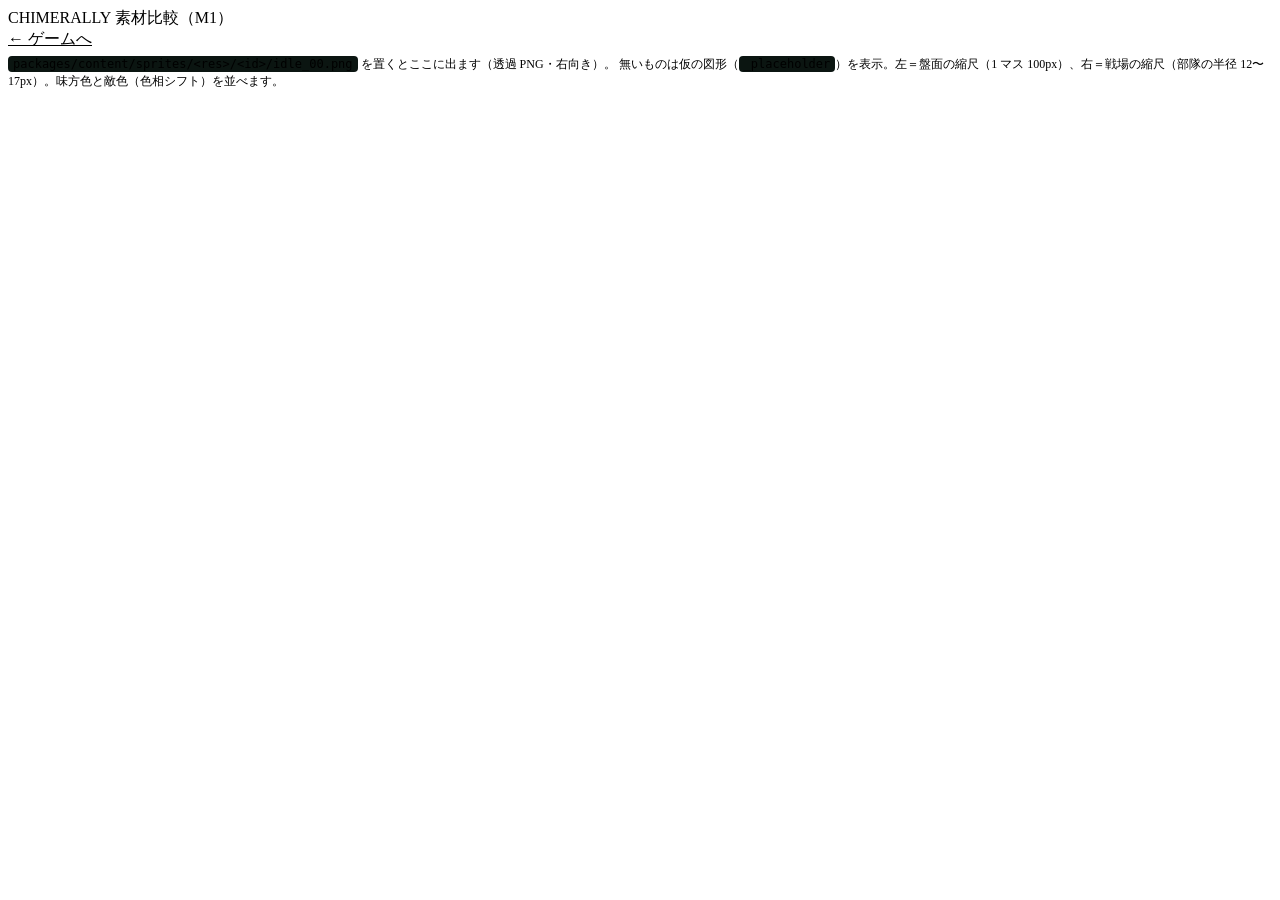
==== art.html @ 00349c36 "deploy 2f10f00" ====
<!doctype html>
<html lang="ja">
<head>
<meta charset="utf-8">
<meta name="viewport" content="width=device-width,initial-scale=1">
<title>CHIMERALLY — 素材比較（16 / 24 / 32px）</title>
<style>.art{gap:18px;display:grid}.res{background:var(--panel);border:1px solid var(--line);border-radius:10px;padding:12px}.res h2{margin:0 0 8px;font-size:16px}.res .row{grid-template-columns:1fr 1fr;gap:12px;display:grid}.res .row.wide{grid-template-columns:1fr}.res canvas{width:100%;height:auto;image-rendering:pixelated}.res .note{color:var(--muted);margin-top:4px;font-size:12px}.legend{color:var(--muted);margin:6px 0 14px;font-size:12px}code{background:#0b1511;border-radius:4px;padding:1px 5px}</style>
  <script type="module" crossorigin src="/chimerally-demo/assets/art-TMB56ujq.js"></script>
  <link rel="modulepreload" crossorigin href="/chimerally-demo/assets/src-BrEhgX7O.js">
  <link rel="stylesheet" crossorigin href="/chimerally-demo/assets/src-CwZXpJ2u.css">
</head>
<body>
<div id="app">
  <header class="top">
    <div class="brand">CHIMERALLY <span class="muted">素材比較（M1）</span></div>
    <div class="status"><a href="/" style="color:var(--mine)">← ゲームへ</a></div>
  </header>
  <p class="legend">
    <code>packages/content/sprites/&lt;res&gt;/&lt;id&gt;/idle_00.png</code> を置くとここに出ます（透過 PNG・右向き）。
    無いものは仮の図形（<code>_placeholder</code>）を表示。左＝盤面の縮尺（1 マス 100px）、右＝戦場の縮尺（部隊の半径 12〜17px）。味方色と敵色（色相シフト）を並べます。
  </p>
  <div id="art" class="art"></div>
</div>
</body>
</html>
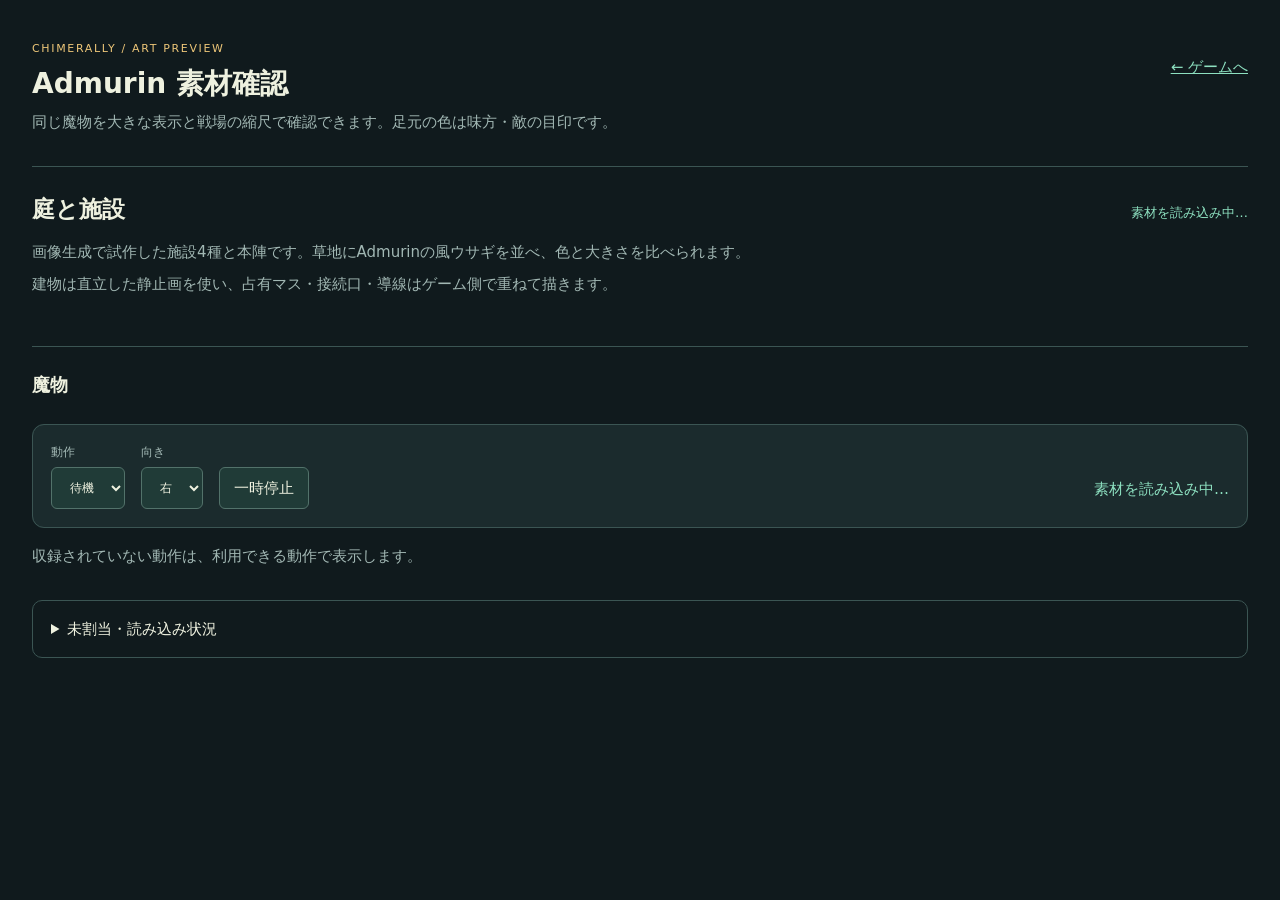
==== commit e9aa64f2: "deploy e0dccf3" ====
--- a/art.html
+++ b/art.html
@@ -1,25 +1,42 @@
 <!doctype html>
 <html lang="ja">
-<head>
-<meta charset="utf-8">
-<meta name="viewport" content="width=device-width,initial-scale=1">
-<title>CHIMERALLY — 素材比較（16 / 24 / 32px）</title>
-<style>.art{gap:18px;display:grid}.res{background:var(--panel);border:1px solid var(--line);border-radius:10px;padding:12px}.res h2{margin:0 0 8px;font-size:16px}.res .row{grid-template-columns:1fr 1fr;gap:12px;display:grid}.res .row.wide{grid-template-columns:1fr}.res canvas{width:100%;height:auto;image-rendering:pixelated}.res .note{color:var(--muted);margin-top:4px;font-size:12px}.legend{color:var(--muted);margin:6px 0 14px;font-size:12px}code{background:#0b1511;border-radius:4px;padding:1px 5px}</style>
-  <script type="module" crossorigin src="/chimerally-demo/assets/art-TMB56ujq.js"></script>
-  <link rel="modulepreload" crossorigin href="/chimerally-demo/assets/src-BrEhgX7O.js">
-  <link rel="stylesheet" crossorigin href="/chimerally-demo/assets/src-CwZXpJ2u.css">
-</head>
-<body>
-<div id="app">
-  <header class="top">
-    <div class="brand">CHIMERALLY <span class="muted">素材比較（M1）</span></div>
-    <div class="status"><a href="/" style="color:var(--mine)">← ゲームへ</a></div>
-  </header>
-  <p class="legend">
-    <code>packages/content/sprites/&lt;res&gt;/&lt;id&gt;/idle_00.png</code> を置くとここに出ます（透過 PNG・右向き）。
-    無いものは仮の図形（<code>_placeholder</code>）を表示。左＝盤面の縮尺（1 マス 100px）、右＝戦場の縮尺（部隊の半径 12〜17px）。味方色と敵色（色相シフト）を並べます。
-  </p>
-  <div id="art" class="art"></div>
-</div>
-</body>
+  <head>
+    <meta charset="utf-8">
+    <meta name="viewport" content="width=device-width,initial-scale=1">
+    <title>CHIMERALLY — Admurin 素材確認</title>
+    <style>:root{--lightningcss-light: ;--lightningcss-dark:initial;color-scheme:dark;color:#eef1df;background:#101a1d;font:15px/1.6 system-ui,sans-serif}*{box-sizing:border-box}body{margin:0}main{max-width:1320px;margin:auto;padding:32px}header{justify-content:space-between;align-items:center;gap:20px;display:flex}h1{margin:0;font-size:28px;line-height:1.3}h2,h3{margin:0;font-size:18px}p{margin:8px 0}a{color:#8de0c0}.eyebrow{color:#edc678;letter-spacing:.15em;font-size:11px}.muted,.note{color:#a2b8b4}.toolbar{background:#1b2b2d;border:1px solid #3b5553;border-radius:12px;flex-wrap:wrap;align-items:end;gap:16px;margin:24px 0 16px;padding:18px;display:flex}label{color:#a2b8b4;gap:5px;font-size:12px;display:grid}select,button{color:#eef1df;min-height:42px;font:inherit;cursor:pointer;background:#203b37;border:1px solid #52726a;border-radius:6px;padding:8px 14px}select:focus-visible,button:focus-visible,a:focus-visible,summary:focus-visible{outline-offset:3px;outline:3px solid #edc678}button[aria-pressed=true]{color:#101a1d;background:#edc678}#load-status{color:#8de0c0;margin-left:auto}.art-grid{grid-template-columns:repeat(auto-fit,minmax(320px,1fr));gap:18px;display:grid}.sprite-card,.scene-card{background:#1b2b2d;border:1px solid #3b5553;border-radius:12px;min-width:0;overflow:hidden}.catalogue-section{border-top:1px solid #3b5553;margin-top:32px;padding-top:24px}.section-heading{flex-wrap:wrap;justify-content:space-between;align-items:baseline;gap:8px 18px;display:flex}.section-heading h2{font-size:23px}#scene-load-status{color:#8de0c0;font-size:13px}#scene-art-grid{margin-top:18px}.card-title{justify-content:space-between;align-items:baseline;gap:12px;padding:16px 18px 0;display:flex}.card-title span{color:#edc678;white-space:nowrap;font-size:12px}canvas{width:100%;height:auto;image-rendering:pixelated;display:block}.note{padding:0 18px 12px;font-size:12px}.empty{border:1px dashed #52726a;border-radius:12px;padding:30px}details{border:1px solid #3b5553;border-radius:10px;margin-top:24px;padding:16px 18px}summary{cursor:pointer}#unavailable-list{color:#a2b8b4;grid-template-columns:repeat(auto-fit,minmax(210px,1fr));gap:6px 24px;padding-left:20px;display:grid}@media (max-width:640px){main{padding:18px}h1{font-size:23px}header{align-items:start}.art-grid{grid-template-columns:1fr}#load-status{width:100%;margin-left:0}}</style>
+    <script type="module" crossorigin src="/chimerally-demo/assets/art-epQouzPr.js"></script>
+    <link rel="modulepreload" crossorigin href="/chimerally-demo/assets/scene-art-OW3tAzWx.js">
+  </head>
+  <body>
+    <main>
+      <header>
+        <div><p class="eyebrow">CHIMERALLY / ART PREVIEW</p><h1>Admurin 素材確認</h1></div>
+        <a href="./">← ゲームへ</a>
+      </header>
+      <p class="muted">同じ魔物を大きな表示と戦場の縮尺で確認できます。足元の色は味方・敵の目印です。</p>
+      <section id="scene-art" class="catalogue-section" aria-labelledby="scene-heading">
+        <div class="section-heading">
+          <h2 id="scene-heading">庭と施設</h2>
+          <p id="scene-load-status" role="status" aria-live="polite">素材を読み込み中…</p>
+        </div>
+        <p class="muted">画像生成で試作した施設4種と本陣です。草地にAdmurinの風ウサギを並べ、色と大きさを比べられます。</p>
+        <p class="muted">建物は直立した静止画を使い、占有マス・接続口・導線はゲーム側で重ねて描きます。</p>
+        <div id="scene-art-grid" class="art-grid"></div>
+      </section>
+      <h2 class="catalogue-section">魔物</h2>
+      <fieldset class="toolbar" aria-label="プレビュー操作">
+        <label>動作<select id="animation"><option value="idle">待機</option><option value="move">移動</option><option value="attack">攻撃</option></select></label>
+        <label>向き<select id="direction"><option value="right">右</option><option value="left">左</option><option value="up">上</option><option value="down">下</option></select></label>
+        <button id="pause" type="button" aria-pressed="false">一時停止</button>
+        <p id="load-status" role="status" aria-live="polite">素材を読み込み中…</p>
+      </fieldset>
+      <p class="muted">収録されていない動作は、利用できる動作で表示します。</p>
+      <div id="art" class="art-grid"></div>
+      <details id="unavailable">
+        <summary id="unavailable-summary">未割当・読み込み状況</summary>
+        <ul id="unavailable-list"></ul>
+      </details>
+    </main>
+  </body>
 </html>
